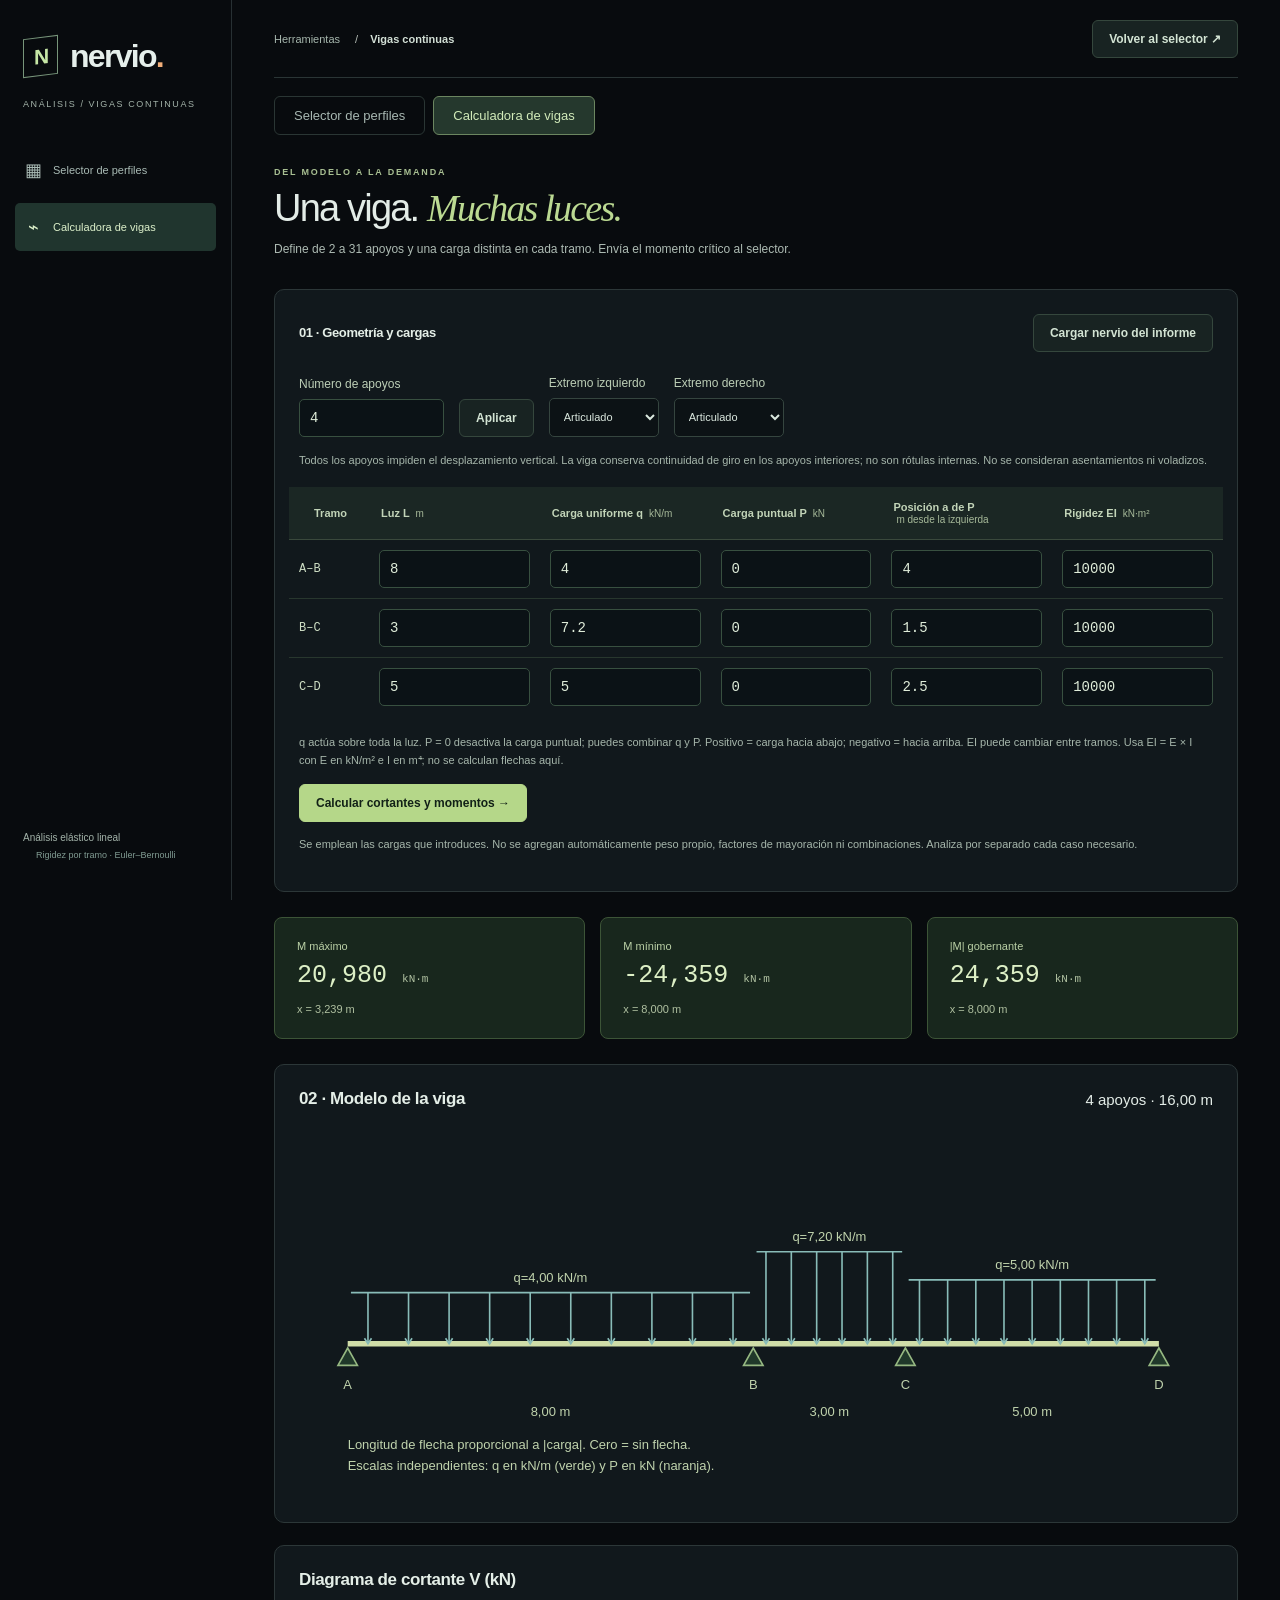
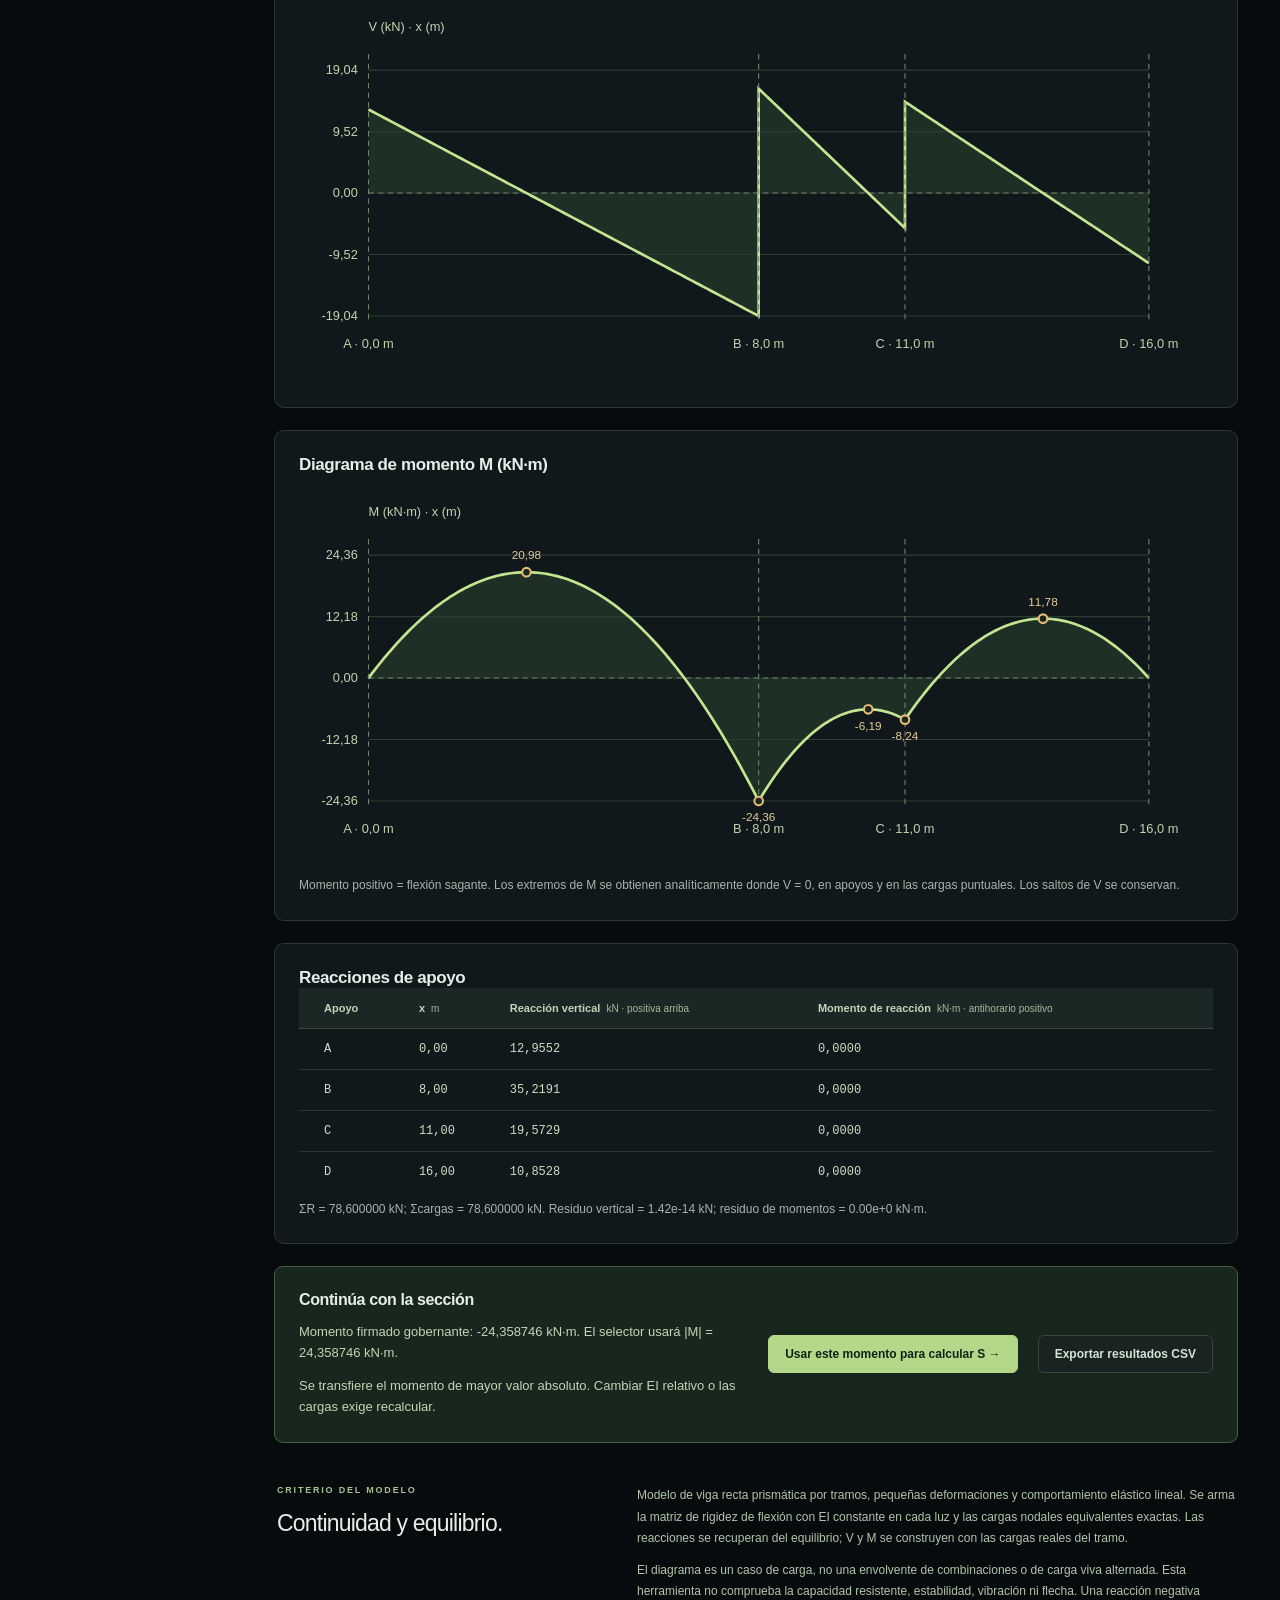
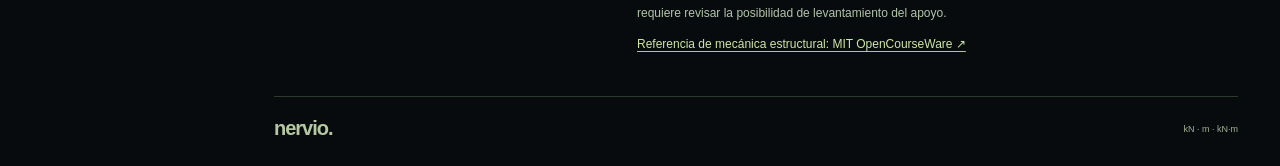
==== vigas.html @ 5afcd819 "cambios 1" ====
<!doctype html><html lang="es"><head><meta charset="utf-8"><meta name="viewport" content="width=device-width,initial-scale=1"><meta name="theme-color" content="#080b0e"><title>Nervio · Calculadora de vigas</title><link rel="icon" href="assets/favicon.svg"><link rel="stylesheet" href="styles.css"><link rel="stylesheet" href="dark.css"><link rel="stylesheet" href="beam.css?v=20260921-3"><script src="calculator.js" defer></script><script src="beam.js" defer></script><script src="beam-ui.js?v=20260921-3" defer></script></head>
<body><aside class="sidebar"><a href="index.html" class="brand"><span class="brand-mark">N</span><span>nervio<span class="brand-dot">.</span></span></a><div class="sidebar-caption">ANÁLISIS / VIGAS CONTINUAS</div><nav><a class="nav-item" href="index.html"><span>▦</span>Selector de perfiles</a><a class="nav-item active" href="vigas.html"><span>⌁</span>Calculadora de vigas</a></nav><div class="sidebar-bottom" style="margin-top:auto">Análisis elástico lineal<small>Rigidez por tramo · Euler–Bernoulli</small></div></aside>
<main><header class="topbar"><div>Herramientas <span>/</span><strong>Vigas continuas</strong></div><a class="button secondary" href="index.html">Volver al selector ↗</a></header><nav class="workspace-tabs" aria-label="Herramientas"><a href="index.html">Selector de perfiles</a><a class="active" href="vigas.html">Calculadora de vigas</a></nav><section class="intro"><div><div class="eyebrow">DEL MODELO A LA DEMANDA</div><h1>Una viga. <em>Muchas luces.</em></h1><p>Define de 2 a 31 apoyos y una carga distinta en cada tramo. Envía el momento crítico al selector.</p></div></section>
<section class="panel beam-model"><div class="panel-heading"><h2>01 · Geometría y cargas</h2><button class="button secondary" id="beam-example">Cargar nervio del informe</button></div><div class="beam-controls"><label>Número de apoyos<input id="support-count" type="number" min="2" max="31" value="4"></label><button id="apply-supports" class="button secondary">Aplicar</button><label>Extremo izquierdo<select id="left-support"><option value="pinned">Articulado</option><option value="fixed">Empotrado</option></select></label><label>Extremo derecho<select id="right-support"><option value="pinned">Articulado</option><option value="fixed">Empotrado</option></select></label></div><p class="help">Todos los apoyos impiden el desplazamiento vertical. La viga conserva continuidad de giro en los apoyos interiores; no son rótulas internas. No se consideran asentamientos ni voladizos.</p><div class="table-scroll"><table><thead><tr><th>Tramo</th><th>Luz L <small>m</small></th><th>Carga uniforme q <small>kN/m</small></th><th>Carga puntual P <small>kN</small></th><th>Posición a de P <small>m desde la izquierda</small></th><th>Rigidez EI <small>kN·m²</small></th></tr></thead><tbody id="span-inputs"></tbody></table></div><p class="help">q actúa sobre toda la luz. P = 0 desactiva la carga puntual; puedes combinar q y P. Positivo = carga hacia abajo; negativo = hacia arriba. EI puede cambiar entre tramos. Usa EI = E × I con E en kN/m² e I en m⁴; no se calculan flechas aquí.</p><div id="beam-error" class="error-message" role="alert" hidden></div><button class="button primary" id="solve-beam">Calcular cortantes y momentos →</button><p class="help">Se emplean las cargas que introduces. No se agregan automáticamente peso propio, factores de mayoración ni combinaciones. Analiza por separado cada caso necesario.</p></section>
<section id="beam-output" hidden aria-live="polite"><div class="beam-metrics" id="beam-metrics"></div><div class="panel beam-plot"><div class="panel-heading"><h2>02 · Modelo de la viga</h2><span id="beam-length"></span></div><div id="beam-scheme"></div></div><div class="panel beam-plot"><h2>Diagrama de cortante V (kN)</h2><div id="shear-chart"></div></div><div class="panel beam-plot"><h2>Diagrama de momento M (kN·m)</h2><div id="moment-chart"></div><p class="help">Momento positivo = flexión sagante. Los extremos de M se obtienen analíticamente donde V = 0, en apoyos y en las cargas puntuales. Los saltos de V se conservan.</p></div><div class="panel beam-plot"><h2>Reacciones de apoyo</h2><div class="table-scroll"><table><thead><tr><th>Apoyo</th><th>x <small>m</small></th><th>Reacción vertical <small>kN · positiva arriba</small></th><th>Momento de reacción <small>kN·m · antihorario positivo</small></th></tr></thead><tbody id="beam-reactions"></tbody></table></div><p class="help" id="beam-balance"></p></div><div class="beam-send"><div><h2>Continúa con la sección</h2><p id="beam-transfer-text"></p><p class="help">Se transfiere el momento de mayor valor absoluto. Cambiar EI relativo o las cargas exige recalcular.</p></div><a class="button primary" id="beam-transfer" href="index.html">Usar este momento para calcular S →</a><button class="button secondary" id="beam-export">Exportar resultados CSV</button></div></section>
<section class="method-section beam-method"><div class="method-intro"><div class="eyebrow">CRITERIO DEL MODELO</div><h2>Continuidad y equilibrio.</h2></div><div class="method-details"><p>Modelo de viga recta prismática por tramos, pequeñas deformaciones y comportamiento elástico lineal. Se arma la matriz de rigidez de flexión con EI constante en cada luz y las cargas nodales equivalentes exactas. Las reacciones se recuperan del equilibrio; V y M se construyen con las cargas reales del tramo.</p><p>El diagrama es un caso de carga, no una envolvente de combinaciones o de carga viva alternada. Esta herramienta no comprueba la capacidad resistente, estabilidad, vibración ni flecha. Una reacción negativa requiere revisar la posibilidad de levantamiento del apoyo.</p><p><a href="https://ocw.mit.edu/courses/2-080j-structural-mechanics-fall-2013/" target="_blank" rel="noopener">Referencia de mecánica estructural: MIT OpenCourseWare ↗</a></p></div></section><footer class="footer"><span class="footer-brand">nervio.</span><span>kN · m · kN·m</span></footer></main></body></html>
---- styles.css ----
@charset "UTF-8";
:root{--ink:#203c3b;--nav:#152e32;--muted:#76817f;--line:#e3e7df;--paper:#f7f8f3;--white:#fff;--green:#365e48;--lime:#dfedb8;--accent:#ef925e;--mono:Consolas,"Courier New",monospace}
*{box-sizing:border-box}html{scroll-behavior:smooth;scroll-padding-top:25px}body{margin:0;font-family:"Segoe UI",Arial,sans-serif;color:var(--ink);background:var(--paper);font-size:14px;-webkit-font-smoothing:antialiased}button,input,select{font:inherit}button,a,input,select,summary{-webkit-tap-highlight-color:transparent}button{cursor:pointer}button:disabled{cursor:default;opacity:.4}a{color:inherit}button{transition:background .15s,border-color .15s,transform .15s}a:focus-visible,button:focus-visible,input:focus-visible,select:focus-visible,summary:focus-visible{outline:3px solid #b4ca7b;outline-offset:3px}button:hover:not(:disabled){filter:brightness(.97)}[hidden]{display:none!important}.sidebar{position:fixed;inset:0 auto 0 0;width:232px;background:var(--nav);color:#d2dfd9;padding:37px 23px;display:flex;flex-direction:column;z-index:10}.brand{text-decoration:none;display:flex;align-items:center;gap:12px;font-size:32px;font-weight:650;letter-spacing:-1.7px;color:#f6f9f3}.brand-mark{font-size:21px;letter-spacing:-2px;color:var(--lime);border:1px solid #77957a;width:35px;height:39px;display:grid;place-items:center;transform:skewY(-7deg)}.brand-dot{color:var(--accent)}.sidebar-caption{font-size:9px;letter-spacing:1.6px;margin:23px 0 37px;color:#99aca7}.sidebar nav{display:grid;gap:9px}.nav-item{text-decoration:none;display:flex;align-items:center;gap:11px;font-size:11px;padding:13px 9px;margin:0 -8px;color:#adbfba;border-radius:5px}.nav-item>span:first-child{font-size:18px;width:18px;text-align:center;font-weight:400}.nav-item.active{background:#2c4445;color:#eff5e3}.nav-number{margin-left:auto;font:9px var(--mono);opacity:.6}.sidebar-drawing{margin:auto 0;max-height:270px;padding:34px 14px 24px}.sidebar-drawing svg{width:133px;height:154px}.sidebar-drawing path{fill:none;stroke:#748d81;stroke-width:1.4}.sidebar-drawing .dim{stroke:#496963;stroke-width:.7}.sidebar-drawing text{fill:#8a9f93;font:11px var(--mono)}.sidebar-drawing>span{display:block;color:#8ca39b;font-size:10px;letter-spacing:2px;line-height:1.9;margin-top:18px}.sidebar-bottom{font-size:10px;color:#b8c7be;line-height:1.8}.sidebar-bottom small{display:block;font-size:9px;color:#809b92;margin-left:13px}.status-dot{display:inline-block;width:5px;height:5px;border-radius:50%;background:#b8cc8a;margin-right:7px;vertical-align:middle}main{margin-left:232px;padding:0 42px;max-width:1740px}.topbar{display:flex;justify-content:space-between;align-items:center;min-height:78px;border-bottom:1px solid var(--line);font-size:11px;color:#7c8982;gap:10px}.topbar div span{margin:0 12px;color:#b6bfb7}.topbar strong{font-weight:550;color:#4f655d}.button{border-radius:6px;padding:11px 16px;border:1px solid transparent;display:inline-flex;justify-content:center;align-items:center;gap:9px;text-decoration:none;font-size:11px;font-weight:600;white-space:nowrap}.quiet{background:transparent;border-color:#dbe1d7;color:var(--ink);padding:9px 12px}.quiet span{font-size:16px}.secondary{background:#fff;border-color:#dce2d7;color:var(--ink)}.primary{background:var(--ink);color:#f4f9e7;border:1px solid var(--ink)}.intro{padding:32px 0 30px;display:flex;align-items:center;justify-content:space-between;gap:25px}.eyebrow{font-size:9px;font-weight:650;letter-spacing:1.8px;color:#7e8c6c}h1{font-size:38px;font-weight:500;letter-spacing:-1.8px;margin:10px 0 9px;line-height:1.15}h1 em{font-family:Georgia,serif;font-weight:400;font-style:italic;color:#688354}p{line-height:1.6}.intro p{font-size:12px;color:#7a847c;margin:0}.catalog-count{display:flex;gap:13px;align-items:center;border-left:1px solid #dce3d6;padding-left:25px}.catalog-count strong{font-size:35px;letter-spacing:-1px;font-weight:400}.catalog-count span{font-size:9px;line-height:1.8;color:#86917d}.workspace{display:grid;grid-template-columns:323px minmax(0,1fr);gap:23px;align-items:start}.panel{background:var(--white);border:1px solid var(--line);border-radius:10px}.input-panel{padding:23px}.panel-heading{display:flex;align-items:center;justify-content:space-between;margin-bottom:24px;gap:8px}h2{font-size:16px;margin:0;font-weight:600;letter-spacing:-.4px}.panel-heading h2{font-size:13px;display:flex;gap:9px;align-items:center}.step{display:inline-grid;place-items:center;border-radius:4px;background:#f0f3e9;color:#7c8d67;width:24px;height:25px;font:10px var(--mono)}.text-button{border:0;background:none;color:#899780;font-size:9px;padding:4px 0}.field-label{display:flex;justify-content:space-between;font-size:11px;font-weight:600;margin:0 0 9px}.field-label>span{font-family:Georgia,serif;color:#a0ac97;font-style:italic}.input-unit{display:flex;align-items:center;border:1px solid #dce2d6;border-radius:5px;background:#fff;min-width:0;overflow:hidden}.input-unit:focus-within{border-color:#829c67;box-shadow:0 0 0 2px #e6ecd9}.input-unit input{width:100%;min-width:0;border:0;background:transparent;outline:0;padding:11px;color:var(--ink);font-family:var(--mono);font-size:13px}.input-unit input:focus-visible{outline:none}.input-unit>span{font-size:10px;color:#8b9684;padding:0 11px 0 5px;white-space:nowrap}.moment-input{background:#f9faf6}.moment-input input{font-size:28px;padding:15px 14px;font-weight:500;letter-spacing:-1px}.moment-input>span{font-size:12px}.help{font-size:10px;line-height:1.6;color:#85907d;margin:8px 0 0}.preset-label{font-size:8px;font-weight:650;letter-spacing:1.1px;color:#9aa390;margin:19px 0 8px}.presets{display:grid;grid-template-columns:repeat(4,1fr);gap:5px}.preset{background:#fff;border:1px solid #e5e8df;border-radius:5px;color:#778575;padding:8px 1px;text-align:center}.preset span{display:block;font-size:8px;margin-bottom:5px;white-space:nowrap}.preset strong{font:11px var(--mono);color:#4c6155}.preset.selected{border-color:#b6c994;background:#f1f5e7}.preset.selected strong{color:#3f6336}.field-divider{height:1px;background:#edf0e8;margin:21px 0}select{border:1px solid #dce2d6;border-radius:5px;background:#fff;color:#4d6154;padding:10px 24px 10px 10px;max-width:100%;font-size:11px}#steel{width:100%}.two-fields{display:grid;grid-template-columns:1fr 1fr;gap:12px;margin-top:14px}.two-fields label{display:block;font-size:10px;color:#809078;margin-bottom:7px}.tolerance-label{margin-top:20px}.tolerance-control{display:flex;gap:15px;align-items:center}.tolerance-control input[type=range]{width:100%;accent-color:#718e4a;height:4px;cursor:pointer}.tolerance-control .input-unit{width:75px;flex-shrink:0}.tolerance-control .input-unit input{padding:8px}.calculate-button{width:100%;margin-top:21px;justify-content:space-between;padding:13px 15px}.calculate-button span{font-size:18px;font-weight:400}.auto-note{text-align:center;font-size:9px;color:#98a18d;margin-top:9px}.error-message{font-size:11px;padding:11px;background:#fff1ec;color:#9c4534;border-radius:4px;margin-top:10px}.results-column{display:grid;gap:17px}.conversion-bar{display:grid;grid-template-columns:1fr 26px 1.07fr 26px 1.1fr;align-items:center;border:1px solid var(--line);background:#eff2e8;border-radius:8px;padding:19px 20px;gap:5px}.metric-label{font-size:9px;color:#819172;margin-bottom:9px;white-space:nowrap}.metric-value{font:21px var(--mono);color:#3e5842;letter-spacing:-.7px;white-space:nowrap}.metric-value small{font:10px "Segoe UI",sans-serif;color:#7f8f71;letter-spacing:0;margin-left:4px}.metric-sub{font-size:8px;color:#8c987d;margin-top:6px}.metric-arrow{color:#a0af8f;font-size:17px;text-align:center}.conversion-bar .required .metric-value{color:#2b4c2d;font-weight:600}.recommendation{border:1px solid #dce4d1;border-radius:10px;background:#fff;overflow:hidden;min-height:371px}.recommendation-head{padding:20px 24px 0;display:flex;align-items:center;justify-content:space-between;gap:7px}.recommendation-label{font-size:9px;font-weight:650;letter-spacing:1.4px;display:flex;align-items:center;gap:6px;color:#698158}.recommendation-label .check-circle{display:inline-grid;place-items:center;width:17px;height:17px;border-radius:50%;background:#e5efd2;font-size:10px}.badge{font-size:8px;font-weight:650;padding:5px 8px;border-radius:4px;white-space:nowrap;background:#f3f5ee;color:#7d8b6f}.badge.good{background:#eaf1dc;color:#63813e}.badge.warning{background:#fff0d9;color:#9a7334}.badge.bad{background:#faeae5;color:#a05a44}.recommendation-main{display:grid;grid-template-columns:minmax(0,1fr) 158px;gap:5px;padding:17px 24px 10px;align-items:center}.profile-title{font-size:27px;font-weight:550;letter-spacing:-1px;margin:0 0 7px;line-height:1.25}.profile-subtitle{font-size:10px;color:#8a9681;margin-bottom:20px}.section-properties{display:flex;gap:24px}.section-properties dt{font-size:9px;color:#8c9785;margin-bottom:6px}.section-properties dd{margin:0;font:19px var(--mono);color:#445b40;letter-spacing:-.6px}.section-properties dd small{font-size:9px;color:#849276;margin-left:3px}.profile-drawing{display:block;width:100%;height:178px;background:radial-gradient(#d5ddcc .65px,transparent .65px);background-size:10px 10px;border-radius:5px}.profile-drawing .shape{fill:#d8e4bf;stroke:#829867;stroke-width:1.2}.profile-drawing .dimension{fill:none;stroke:#a2b492;stroke-width:.8}.profile-drawing .axis{stroke:#a0b292;stroke-width:.65;stroke-dasharray:4 3}.profile-drawing text{fill:#7b8e6b;font:8px var(--mono)}.section-checks{display:grid;grid-template-columns:1fr 1fr;gap:10px;padding:0 24px 17px}.section-check{background:#f7f9f2;border:1px solid #e8eddd;border-radius:5px;padding:11px 12px;display:flex;justify-content:space-between;align-items:center;gap:8px}.section-check span{display:block;font-size:9px;color:#859278}.section-check strong{font:15px var(--mono);display:block;margin-top:5px;color:#435e3b}.section-check strong small{font:9px "Segoe UI",sans-serif;color:#8a977e}.section-check b{font-size:11px;color:#91aa69;font-weight:500}.recommendation-foot{padding:14px 24px;border-top:1px solid #e6ebdd;background:#fafbf7}.utilization-label{display:flex;align-items:center;justify-content:space-between;font-size:9px;color:#7e8f70}.utilization-label strong{font:10px var(--mono);color:#4a6940}.utilization-track{height:4px;background:#e4eada;border-radius:4px;margin:9px 0;overflow:hidden}.utilization-fill{height:100%;background:#90a766;border-radius:4px}.result-caption{font-size:9px;color:#87967a;line-height:1.6;margin:0}.result-actions{display:flex;align-items:center;justify-content:space-between;margin-top:12px;gap:10px}.result-actions a,.result-actions button{font-size:9px;color:#5f7b4b;text-decoration:none}.result-actions button{border:0;background:transparent;padding:3px}.profile-details{padding:14px 24px;background:#fcfdf9;border-top:1px solid var(--line);font-size:10px;line-height:1.7;color:#74846a}.profile-details dl{display:grid;grid-template-columns:1fr 1fr;gap:7px;margin:0}.profile-details dt,.profile-details dd{margin:0}.profile-details dd{font-family:var(--mono);color:#45603c}.profile-details p{margin:10px 0 0}.scope-note{display:flex;align-items:flex-start;gap:10px;padding:0 5px}.note-icon{border:1px solid #a4b19a;border-radius:50%;width:14px;height:14px;flex-shrink:0;display:grid;place-items:center;font:9px Georgia,serif;color:#819170;margin-top:2px}.scope-note p{font-size:10px;color:#89957e;margin:0;line-height:1.7}.scope-note strong{font-weight:600;color:#6a7c5d}.no-recommendation{padding:50px 27px;text-align:center}.no-recommendation .empty-symbol{font-size:32px;color:#a3b291;margin-bottom:15px}.no-recommendation h3{font-size:19px;font-weight:500}.no-recommendation p{font-size:12px;color:#809174}.warning-copy{font-size:10px;line-height:1.5;padding:10px 24px;background:#fff8e9;color:#967336}.catalog-panel{margin-top:30px;scroll-margin-top:22px;overflow:hidden}.catalog-heading{padding:24px 25px 20px;display:flex;align-items:center;justify-content:space-between;gap:12px}.catalog-heading h2{font-size:21px;letter-spacing:-.7px;margin:7px 0}.catalog-heading h2>span{color:#db8f55}.catalog-heading p{font-size:10px;color:#8b9780;margin:0}.filters{display:flex;gap:12px;align-items:center;padding:0 25px 20px;flex-wrap:wrap}.segment{border:1px solid #e1e6d9;border-radius:5px;padding:3px;display:flex;gap:2px}.segment button{border:0;border-radius:3px;background:transparent;padding:8px 12px;color:#7e8c71;font-size:10px;white-space:nowrap}.segment button.active{background:#eaf0df;color:#496235;font-weight:600}.select-filter select{font-size:10px;padding:11px 23px 11px 10px}.search-field{display:flex;border:1px solid #e0e6d8;border-radius:5px;align-items:center;gap:8px;padding:0 10px;margin-left:auto;max-width:230px;flex:1;min-width:150px}.search-field>span{font-size:20px;color:#98a48b}.search-field input{border:0;background:transparent;outline:none;width:100%;padding:11px 0;font-size:10px;color:#567044}.search-field:focus-within{border-color:#92a774}.search-field input::placeholder{color:#9aa68e}.table-toolbar{border-top:1px solid #edf0e7;border-bottom:1px solid #edf0e7;padding:0 25px;display:flex;justify-content:space-between;align-items:center;gap:15px}.table-tabs{display:flex;gap:22px}.table-tabs button{padding:15px 0 13px;border:0;border-bottom:2px solid transparent;background:none;color:#9aa58f;font-size:10px;white-space:nowrap}.table-tabs button.active{color:#47623b;border-bottom-color:#80985d}.table-tabs span{background:#eaf0df;border-radius:4px;padding:2px 5px;margin-left:4px;font:9px var(--mono)}.sort-label{display:flex;align-items:center;gap:5px;font-size:9px;color:#96a18a}.sort-label select{font-size:9px;border:0;padding:6px 0;background:none;color:#6d805d}.table-scroll{overflow-x:auto}table{border-collapse:collapse;width:100%;text-align:left;white-space:nowrap}thead{background:#fafbf7}th{font-size:9px;font-weight:550;color:#7b8b6d;padding:14px 12px;border-bottom:1px solid #edf0e7}th small{display:inline-block;font-size:8px;color:#a1ac97;font-weight:400;margin-left:3px}th:first-child,td:first-child{padding-left:25px}th:last-child,td:last-child{padding-right:22px}td{padding:13px 12px;border-bottom:1px solid #edf0e7;font:11px var(--mono);color:#607453}tr:last-child td{border-bottom:0}tr.selected{background:#f2f6e9}tr:hover{background:#f8faf3}.profile-cell{font-family:"Segoe UI",sans-serif}.profile-cell strong{font-size:11px;font-weight:600;color:#3a5734}.profile-cell small{display:block;font-size:8px;color:#9aa58c;margin-top:5px}.profile-cell .mini-tag{font-size:7px;background:#e1ebcd;border-radius:3px;padding:2px 4px;margin-left:5px;color:#6e8650;font-weight:600}.surplus-positive{color:#6d8751}.surplus-negative{color:#a37358}.row-button{background:none;border:1px solid #dce4d0;border-radius:4px;color:#768d5c;padding:4px 7px}.table-footer{display:flex;justify-content:space-between;align-items:center;padding:13px 25px;border-top:1px solid #e9eee0;font-size:9px;color:#929f82;gap:10px}.table-footer>div{display:flex;align-items:center;gap:13px}.page-button{background:#fff;border:1px solid #e1e7d7;color:#809468;border-radius:4px;padding:4px 8px}.empty-results{text-align:center;padding:30px;color:#7c8e6c;font-size:12px}.empty-results p{margin:0 0 12px}.method-section{display:grid;grid-template-columns:310px 1fr;gap:50px;padding:42px 3px 30px}.method-intro h2{font-size:23px;font-weight:450;letter-spacing:-.8px;line-height:1.4;margin:12px 0}.method-intro p{font-size:11px;line-height:1.8;color:#829177;max-width:285px;margin:0 0 20px}.method-details details{border-bottom:1px solid #e1e7d8}.method-details summary{cursor:pointer;padding:14px 21px 14px 0;list-style:none;position:relative;font-size:11px;color:#637850}.method-details summary::-webkit-details-marker{display:none}.method-details summary:after{content:'+';position:absolute;right:0;color:#859874}.method-details details[open] summary:after{content:'−'}.method-details details>div{font-size:10px;color:#80916f;padding:0 15px 14px 0;line-height:1.8}.method-details p{margin:0 0 10px;line-height:1.8}.method-details strong{font-weight:550;color:#5f794a}.method-details ul{padding-left:17px;margin:0}.method-details li{margin:0 0 9px}.method-details a{text-decoration-color:#b2c498;text-underline-offset:3px}.footer{border-top:1px solid #dee6d4;padding:20px 0 26px;display:flex;justify-content:space-between;align-items:center;font-size:9px;color:#98a28c;gap:15px}.footer-brand{font-size:20px;font-weight:600;letter-spacing:-1px;color:#7c9170}dialog{border:1px solid #d4ddc8;border-radius:12px;padding:30px;max-width:760px;width:calc(100% - 30px);color:var(--ink);max-height:90vh;overflow:auto;box-shadow:0 25px 100px #142d3233}dialog::backdrop{background:#152e3280;backdrop-filter:blur(3px)}.dialog-heading{display:flex;justify-content:space-between;align-items:center;gap:15px}.dialog-heading h2{margin-top:8px;font-size:25px;font-weight:500}.close-button{border:1px solid #dfe5d7;background:#f8faf3;border-radius:5px;color:#738568;font-size:23px;line-height:1;width:32px;height:32px}dialog>p{font-size:11px;color:#839376}.diagram{width:100%;height:auto;margin-top:8px}.diagram .grid{stroke:#e6ecdd;stroke-width:1}.diagram text{fill:#7f9171;font:10px "Segoe UI",sans-serif}.diagram .moment-line{fill:none;stroke:#708e4e;stroke-width:2.3}.diagram .moment-area{fill:#e6eddb}.diagram .axis{stroke:#a9b995;stroke-dasharray:4 3}.diagram .point{fill:#fff;stroke:#839f5e;stroke-width:2}.diagram .diagram-preset{cursor:pointer}.diagram .diagram-preset text{font:11px var(--mono);fill:#4e6c37;font-weight:600}.report-extrema{display:flex;gap:30px;margin-top:20px;padding:15px;background:#f2f6e9;border-radius:6px}.report-extrema span{font-size:10px;color:#839471;display:block}.report-extrema strong{display:block;margin-top:6px;font:15px var(--mono);color:#536f3d}.dialog-footer{display:flex;justify-content:space-between;gap:15px;margin-top:25px}.toast{position:fixed;bottom:24px;left:50%;transform:translateX(-50%);background:var(--ink);color:#eef4e4;box-shadow:0 5px 20px #203c3b26;font-size:12px;padding:13px 22px;border-radius:7px;z-index:50}.sr-only{position:absolute;width:1px;height:1px;padding:0;margin:-1px;overflow:hidden;clip:rect(0,0,0,0);white-space:nowrap;border:0}
.table-scroll{position:relative}
@media(min-width:1550px){main{padding:0 60px}.workspace{grid-template-columns:350px 1fr}.recommendation-main{grid-template-columns:minmax(0,1fr) 210px}.profile-drawing{height:190px}.conversion-bar{padding:23px 25px}.profile-title{font-size:32px}.recommendation{min-height:389px}.metric-value{font-size:25px}}
@media(max-width:1220px){.sidebar{width:200px;padding-left:19px;padding-right:19px}.sidebar-caption{font-size:8px;letter-spacing:1.2px}.nav-item{font-size:10px;gap:7px}.nav-number{display:none}main{margin-left:200px;padding:0 27px}.workspace{grid-template-columns:295px minmax(0,1fr);gap:17px}.input-panel{padding:19px}.profile-title{font-size:23px}.recommendation-main{grid-template-columns:1fr 120px;padding:17px 19px 10px}.recommendation-head{padding:18px 19px 0}.section-properties{gap:19px}.section-checks{padding-left:19px;padding-right:19px}.conversion-bar{padding:18px 13px;grid-template-columns:1fr 15px 1fr 15px 1fr;gap:4px}.metric-value{font-size:18px}.metric-value small{font-size:8px;margin-left:2px}.metric-label{font-size:8px}.metric-sub{font-size:7px}.recommendation-label{font-size:8px;letter-spacing:1px}.recommendation-foot{padding:14px 19px}.method-section{grid-template-columns:270px 1fr;gap:30px}.table-tabs{gap:15px}.catalog-count{padding-left:15px}.intro h1{font-size:34px}}
@media(max-width:1000px){.sidebar{width:76px;padding:27px 15px;align-items:center}.brand>span:last-child,.sidebar-caption,.nav-item,.sidebar-drawing,.sidebar-bottom{display:none}.sidebar nav{margin-top:50px}.nav-item{font-size:0;display:block;width:43px;padding:12px;text-align:center;margin-bottom:8px}.nav-item>span:first-child{font-size:20px}.nav-number{display:none}main{margin-left:76px;padding:0 24px}.catalog-count strong{font-size:29px}.catalog-count span{font-size:8px}.method-section{gap:30px}.workspace{grid-template-columns:290px minmax(0,1fr)}.recommendation-main{grid-template-columns:1fr 100px}.profile-drawing{height:150px}.section-properties dd{font-size:17px}.section-properties{gap:16px}}
@media(max-width:800px){.sidebar{display:none}main{margin:0;padding:0 20px}.topbar{min-height:66px}.intro{padding:25px 0}.workspace{grid-template-columns:280px minmax(0,1fr);gap:15px}.catalog-count{display:none}.conversion-bar{grid-template-columns:1fr;gap:12px;padding:15px}.metric{display:grid;grid-template-columns:1fr auto;align-items:center;gap:8px}.metric-label{margin:0}.metric-sub{display:none}.metric-arrow{display:none}.metric-value{font-size:18px}.profile-title{font-size:21px}.recommendation-main{display:block}.profile-drawing{display:none}.profile-subtitle{margin-bottom:10px}.section-properties{margin:14px 0}.section-check{padding:10px}.section-check strong{font-size:13px}.recommendation-head{align-items:flex-start;flex-wrap:wrap}.recommendation{min-height:initial}.scope-note p{font-size:9px}.table-toolbar{flex-wrap:wrap;gap:0}.filters{padding:0 20px 15px}.catalog-heading{padding:20px}.table-toolbar{padding:0 20px}.method-section{grid-template-columns:230px 1fr;gap:25px}.section-checks{gap:8px}.result-actions{flex-wrap:wrap}}
@media(max-width:620px){main{padding:0 16px}.topbar{font-size:9px}.topbar div span{margin:0 5px}.topbar .quiet{font-size:9px;padding:7px}.topbar .quiet span{display:none}.intro{padding:27px 0 23px}.intro h1{font-size:33px;letter-spacing:-1.6px}.intro p{font-size:11px;max-width:310px}.workspace{grid-template-columns:1fr;gap:18px}.input-panel{padding:22px}.panel-heading h2{font-size:14px}.text-button{font-size:10px}.presets{gap:8px}.preset span{font-size:9px}.preset strong{font-size:12px}.moment-input input{font-size:31px}.input-panel .help{font-size:11px}.field-label{font-size:12px}.conversion-bar{grid-template-columns:1fr 15px 1fr 15px 1.05fr;gap:3px;padding:18px 12px}.metric{display:block}.metric-arrow{display:block;font-size:13px}.metric-label{font-size:8px;margin-bottom:7px}.metric-value{font-size:18px}.metric-value small{display:block;font-size:8px;margin:4px 0 0}.metric-sub{display:none}.recommendation-main{display:grid;grid-template-columns:minmax(0,1fr) 115px;padding:20px}.profile-drawing{display:block;height:151px}.profile-title{font-size:23px}.section-properties dd{font-size:19px}.section-checks{padding:0 20px 19px}.section-check{padding:12px}.section-check strong{font-size:17px}.recommendation-head{padding:21px 20px 0;align-items:center}.recommendation-label{font-size:9px}.profile-subtitle{line-height:1.7}.recommendation-foot{padding:16px 20px}.scope-note p{font-size:10px}.catalog-heading{align-items:flex-start}.catalog-heading h2{font-size:19px;max-width:220px}.catalog-heading .button{font-size:9px;padding:9px;align-self:center}.catalog-heading .button span{display:none}.filters{gap:10px}.segment{width:100%;justify-content:space-between}.segment button{flex:1}.search-field{min-width:120px}.select-filter{flex:1}.select-filter select{width:100%;font-size:9px}.table-tabs{gap:20px}.table-tabs button{font-size:10px;padding:15px 0 13px}.table-toolbar{display:block}.sort-label{justify-content:flex-end;padding:4px 0}.method-section{grid-template-columns:1fr;gap:15px;padding:32px 2px 24px}.method-intro h2{font-size:24px}.method-intro p{max-width:none}.method-intro .button{margin-bottom:6px}.method-details summary{font-size:12px}.method-details details>div{font-size:11px}.footer{flex-wrap:wrap;font-size:8px;gap:10px}.footer>span:last-child{display:none}dialog{padding:20px}.dialog-heading h2{font-size:23px}.dialog-footer{flex-wrap:wrap}.dialog-footer .button{flex:1;font-size:10px}.report-extrema{gap:17px}.report-extrema strong{font-size:13px}.table-footer{padding:13px 20px;font-size:8px}}
@media(prefers-reduced-motion:reduce){html{scroll-behavior:auto}*{transition:none!important}}
@media print{@page{size:A4;margin:14mm}body{background:#fff;color:#222;font-size:10pt;print-color-adjust:exact;-webkit-print-color-adjust:exact}.sidebar,.topbar,.intro .catalog-count,.catalog-panel,.method-intro .button,.footer,.calculate-button,.auto-note,.presets,.preset-label,.text-button,.tolerance-control input[type=range],.result-actions,dialog,.toast{display:none!important}main{margin:0;padding:0;max-width:none}.intro{padding:0 0 20px}.intro h1{font-size:28px}.intro p{font-size:10px}.workspace{grid-template-columns:260px 1fr;gap:15px}.input-panel{padding:15px}.field-divider{margin:14px 0}.profile-drawing{display:block;width:110px;height:145px}.recommendation-main{grid-template-columns:1fr 110px}.profile-title{font-size:20px}.metric-value{font-size:16px}.conversion-bar{display:flex;justify-content:space-between}.metric{display:block}.metric-arrow{display:block}.metric-label{font-size:8px}.metric-value small{display:block;font-size:8px}.recommendation,.input-panel,.conversion-bar{break-inside:avoid}.profile-details{display:block!important}.method-section{display:block;padding-top:25px}.method-intro h2,.method-intro p,.method-intro .eyebrow{display:none}.method-details details{break-inside:avoid}.method-details details>div{display:block}.method-details details:not([open])>div{display:block}.method-details summary{font-weight:600}.method-details summary:after{display:none}.scope-note p{font-size:9px}}
@media print{.recommendation-main{display:grid;grid-template-columns:minmax(0,1fr) 100px;padding:14px 18px}.profile-drawing{width:100px;height:140px}.profile-details{font-size:9px;padding:12px 18px}.scope-note{break-inside:avoid}.recommendation{min-height:0}}
---- dark.css ----
/* Dark workspace shared by both engineering tools. */
:root{color-scheme:dark;--ink:#e3ece7;--nav:#080b0e;--muted:#a8b6b0;--line:#2a3535;--paper:#080b0e;--white:#11181c;--green:#a8d796;--lime:#c6e7a6;--accent:#f0ad78}
body{background:#080b0e;color:#e3ece7;font-size:15px}main{max-width:1800px}.sidebar{background:#080b0e;border-right:1px solid #273033}.brand{color:#e5efeb}.nav-item{color:#a9bbb5}.nav-item.active{background:#20352e;color:#dcf0ca}.sidebar-bottom,.sidebar-caption{color:#a3b3a9}.sidebar-drawing path{stroke:#789188}.sidebar-drawing .dim{stroke:#405952}.sidebar-drawing>span{color:#a3b6a7}.topbar{color:#a6b7ad}.topbar strong{color:#d3e0d6}.header-actions{display:flex;gap:8px}.topbar .header-actions span{margin:0}.workspace-tabs{display:flex;gap:8px;padding:18px 0 0}.workspace-tabs a{padding:11px 19px;border:1px solid #2a3634;border-radius:6px;text-decoration:none;color:#a7b7b1;font-size:13px}.workspace-tabs a.active{background:#25382d;border-color:#6b8660;color:#d1eab9}.eyebrow{color:#a8bf92}.intro p,.catalog-count span,.catalog-heading p{color:#adbbb3}h1 em{color:#bbd992}h2,h3{color:#e4eee7}.catalog-count{border-color:#314035}.panel,.recommendation{background:#11181c;border-color:#2c3738}.input-panel{padding:24px}.step{background:#26332b;color:#c3ddae}.text-button{color:#bbd299;font-size:11px}.field-label{font-size:12px;color:#d3e0d6}.field-label>span{color:#b7cfa7}.input-unit,.moment-input,select{background:#0c1215;border-color:#35453f;color:#dae7de}.input-unit input{color:#edf4ed;font-size:15px}.moment-input input{font-size:32px}.input-unit>span{color:#a1b6a8;font-size:12px}.input-unit:focus-within{border-color:#a0c276;box-shadow:0 0 0 2px #253327}input::placeholder{color:#7f9388}.help,.result-caption,.auto-note{color:#a6b6ab;font-size:11px}.help a{color:#c3dba2}.preset-label{color:#a9bca0}.preset{background:#0d1517;border-color:#36433d;color:#aabcae}.preset strong{color:#d7e5d7}.preset.selected{background:#293c2a;border-color:#8ba76e}.preset.selected strong{color:#d4edb7}.field-divider{background:#2a3730}.two-fields label{color:#b3c7b4;font-size:11px}#objective{width:100%}.tolerance-control input[type=range]{accent-color:#accd80}.button{font-size:12px;padding:11px 16px}.primary{background:#b5d789;border-color:#b5d789;color:#122117}.primary:hover{background:#c6e4a0}.quiet,.secondary,.page-button{background:#182322;border-color:#35473d;color:#d3e4d4}.auto-note{font-size:10px}.conversion-bar{background:#17241d;border-color:#3b4a36}.metric-label,.metric-sub{color:#b4c7a0}.metric-label{font-size:10px}.metric-value,.conversion-bar .required .metric-value{color:#d3edb1}.metric-value small{color:#b2c89a}.metric-arrow{color:#899f6e}.recommendation-label{color:#c4dba8}.recommendation-label .check-circle{background:#324b2a;color:#d6f0be}.badge{background:#273536;color:#becbc5;font-size:10px}.badge.good{background:#29432e;color:#c6e8a7}.badge.warning{background:#4e3a1d;color:#f5ca83}.badge.bad{background:#472626;color:#f5b1a3}.recommendation-main{grid-template-columns:1fr;gap:10px}.profile-title{font-size:29px}.profile-subtitle{color:#b4c7b1;font-size:12px}.section-properties{gap:26px;flex-wrap:wrap;margin-bottom:8px}.section-properties dt{color:#a9bca0;font-size:10px}.section-properties dd{color:#d7eac7;font-size:22px}.section-properties dd small{color:#b5c7a6}.profile-drawing{display:block;width:100%;height:320px;background-color:#0b1316;background-image:radial-gradient(#2a3938 .8px,transparent .8px);background-size:14px 14px;border:1px solid #2a3d36;max-width:none}.profile-drawing .shape{fill:#496344;stroke:#c6dfa3;stroke-width:1.4}.profile-drawing .hollow{fill:#0b1316;stroke:#c6dfa3;stroke-width:1.2}.profile-drawing text{font:11px Consolas,monospace;fill:#b8d69b}.profile-drawing .drawing-title{font-size:10px;letter-spacing:1px}.profile-drawing .dimension{stroke:#9bad91;stroke-width:1}.profile-drawing .axis{stroke:#697f6b;stroke-width:1;stroke-dasharray:5 4}.section-check{background:#17251d;border-color:#344933}.section-check span{color:#b4c8a7;font-size:10px}.section-check strong{color:#d9eec1;font-size:20px}.section-check b{color:#b1d587}.section-check strong small{color:#bbcca7}.recommendation-foot{background:#111d18;border-color:#354535}.utilization-label{color:#b4c5a8;font-size:11px;gap:10px;flex-wrap:wrap}.utilization-label strong{color:#d4eab7;font-size:12px}.utilization-track{height:6px;background:#2c3c28}.utilization-fill{background:#abc77d}.result-actions a,.result-actions button{color:#c5dda4;font-size:11px}.profile-details{background:#111a18;border-color:#31412e;color:#b0c3a8;font-size:12px}.profile-details dd{color:#d3e8bd}.scope-note p{color:#b7c5b2;font-size:11px}.scope-note strong{color:#d3e5bf}.note-icon{color:#c1d6a8;border-color:#829c6a}.warning-copy{background:#332a17;color:#f1d29a;font-size:12px}.no-recommendation p{color:#b4c5a7}.error-message{background:#382122;color:#ffc9c0}.filters{align-items:flex-end}.select-filter{flex:0 1 auto}.select-filter select{font-size:12px;min-height:42px}.search-field{background:#0c1416;border-color:#364a3e;max-width:270px}.search-field input{color:#d9e7d4;font-size:12px}.search-field>span{color:#a0b294}.search-field input::placeholder{color:#99ad9e}.table-toolbar{border-color:#2d3a32}.table-tabs button{font-size:12px;color:#a3b699}.table-tabs button.active{color:#d0e9b1;border-color:#c0da9d}.table-tabs span{background:#32462b;color:#cbe6ac}.sort-label{font-size:11px;color:#aabb9d}.sort-label select{color:#d0dfc3;background:#111a16;font-size:11px}.table-scroll{scrollbar-color:#51604e #11181c}thead{background:#1b2724}th{color:#c2d4b8;font-size:11px;border-color:#3a493c}th small{color:#a7ba9a;font-size:10px}td{color:#cedec4;font-size:12px;border-color:#28372e}.profile-cell strong{font-size:12px;color:#e0ecd8}.profile-cell small{font-size:10px;color:#aabd9f}.profile-cell .mini-tag{background:#354d2c;color:#d5e8b9;font-size:8px}tr.selected{background:#223423}tr:hover{background:#1c2b23}.surplus-positive{color:#bfda93}.surplus-negative{color:#ecb291}.row-button{background:#1c2b21;color:#d1e6ab;border-color:#4a603a;padding:8px 12px;min-width:36px}.table-footer{border-color:#2a3930;color:#a8ba9c;font-size:11px}.empty-results{color:#bdcdb1}.catalog-panel .table-scroll{max-height:690px;overflow:auto}thead{position:sticky;top:0;z-index:1}.table-scroll:focus-visible{outline:2px solid #acd185}.method-intro p,.method-details details>div{color:#b3c2a7;font-size:12px}.method-details summary{color:#d2e2c2;font-size:13px}.method-details details{border-color:#30402f}.method-details strong{color:#d3e8b7}.method-details a{color:#c3dda2}.footer{border-color:#2d3b2d;color:#a2b295}.footer-brand{color:#b5c8a2}.efficiency-panel,.steels-panel{margin-top:30px;overflow:hidden}.efficiency-featured{display:grid;grid-template-columns:repeat(auto-fit,minmax(240px,1fr));gap:16px;padding:0 24px}.efficiency-featured article{border:1px solid #40543b;background:#17251b;border-radius:8px;padding:22px}.efficiency-featured h3{margin:12px 0;font-size:21px}.efficiency-metrics{display:flex;gap:18px;flex-wrap:wrap;font-size:12px;color:#aec298}.efficiency-metrics b{font:19px var(--mono);color:#d5ebbc}.efficiency-featured p{font-size:12px;color:#b6c8a5}.efficiency-featured .button{margin:5px 4px 0 0;font-size:11px}.comparison-note{padding:0 24px;font-size:12px;color:#b6c8a9}.efficiency-chart{width:calc(100% - 48px);max-height:390px;margin:12px 24px;background:#0e1719;border:1px solid #2b3c32;border-radius:8px}.efficiency-chart text{fill:#aec49e;font:11px 'Segoe UI',sans-serif}.chart-grid{stroke:#2a3b32;stroke-width:1}.dot-muted{fill:#697868;opacity:.5;cursor:pointer}.dot-efficient{fill:#c2e58e;stroke:#e5f5c7;stroke-width:1;cursor:pointer}.efficiency-chart circle:focus-visible{outline:2px solid #f7c480;outline-offset:3px}.efficiency-table{max-height:550px;overflow:auto}.steel-description{white-space:normal;min-width:270px;max-width:590px;font:12px 'Segoe UI',sans-serif;line-height:1.7}.steel-description p{font-size:11px;color:#b4c5a9}.steel-description a{color:#c5dd9e;font-size:11px}.toast{background:#c0dea0;color:#1b2b16;box-shadow:0 5px 25px #0009}dialog{background:#111b1d;color:#dfe9dc;border-color:#40513d}dialog::backdrop{background:#000b}.close-button{background:#24322c;color:#d8e8cd;border-color:#506244}dialog>p{color:#b3c7aa}.diagram .grid{stroke:#2b3d34}.diagram text{fill:#c3d3b7}.diagram .moment-line{stroke:#bad48c}.diagram .moment-area{fill:#243b2d}.diagram .point{fill:#1c2f27;stroke:#c6df9a}.diagram .axis{stroke:#839874}.diagram .diagram-preset text{fill:#daedb9}.report-extrema{background:#203326}.report-extrema span{color:#b5cca4}.report-extrema strong{color:#d6edbb}#share-dialog input{width:100%;font:15px var(--mono);padding:14px;background:#090f12;border:1px solid #405c42;color:#deedcd;border-radius:5px}.share-steps{font-size:13px;line-height:1.8;color:#c4d3b8;padding-left:20px}.share-status{background:#1c3023;padding:12px;border-radius:5px;font-size:12px}.share-links{display:grid;gap:8px}.share-links a{color:#d1eaaa;font:16px var(--mono);overflow-wrap:anywhere}.share-code{background:#0c1315;padding:12px;word-break:break-all;color:#d1e7bc;font:12px var(--mono)}#beam-import-note{padding:14px;margin-top:15px;border:1px solid #597244;background:#1b2c1d;border-radius:5px;font-size:12px;color:#d3e8b8}
@media(min-width:1250px){.workspace{grid-template-columns:335px minmax(0,1fr)}.recommendation-main{grid-template-columns:minmax(0,1fr) minmax(240px,45%)}.section-properties{display:grid;grid-template-columns:1fr 1fr;gap:22px}.profile-drawing{height:340px}.recommendation{min-height:initial}}
@media(max-width:1000px){.workspace{grid-template-columns:300px minmax(0,1fr)}.conversion-bar{grid-template-columns:1fr;gap:12px}.metric{display:flex;justify-content:space-between;align-items:center}.metric-label{margin:0}.metric-sub,.metric-arrow{display:none}.profile-title{font-size:24px}.section-properties dd{font-size:20px}.profile-drawing{height:300px}}
@media(max-width:800px){.workspace{grid-template-columns:1fr}.results-column{gap:16px}.input-panel form{display:block}.conversion-bar{grid-template-columns:repeat(3,minmax(0,1fr))}.metric{display:block}.metric-label{font-size:9px;margin-bottom:8px;white-space:normal}.metric-value small{display:block;margin:5px 0 0}.profile-drawing{display:block;height:330px}.recommendation-main{display:grid;grid-template-columns:1fr 1fr}.section-properties{display:grid;grid-template-columns:1fr;gap:15px}.header-actions{flex-wrap:wrap;justify-content:flex-end}.method-section{grid-template-columns:1fr}.method-intro p{max-width:none}.efficiency-featured{padding:0 18px}.comparison-note{padding:0 18px}}
@media(max-width:620px){main{padding:0 14px}.topbar{font-size:10px;gap:12px}.topbar>div:first-child{max-width:130px}.topbar .quiet{font-size:10px;padding:8px}.workspace-tabs a{font-size:12px;flex:1;text-align:center;padding:12px 7px}.intro h1{font-size:34px}.intro p{font-size:12px}.panel-heading h2{font-size:14px}.field-label{font-size:13px}.two-fields label{font-size:12px}.input-unit input{font-size:16px}.moment-input input{font-size:32px}select{font-size:13px;min-height:43px}.preset{min-height:52px}.preset span{font-size:10px}.preset strong{font-size:13px}.help{font-size:12px}.calculate-button{padding:14px}.recommendation-main{display:flex;flex-direction:column;align-items:stretch}.profile-title{font-size:26px}.section-properties{display:flex;gap:20px}.section-properties dd{font-size:20px}.profile-drawing{width:100%;height:330px}.recommendation-label{font-size:9px}.section-check span{font-size:9px}.section-check strong{font-size:18px}.conversion-bar{padding:17px 12px;gap:15px}.metric-value{font-size:21px}.metric-value small{font-size:10px}.metric-label{font-size:9px}.scope-note p{font-size:12px}.catalog-heading h2{font-size:21px}.catalog-heading p{font-size:11px}.filters{display:grid;grid-template-columns:1fr 1fr}.select-filter select{width:100%;min-width:0;font-size:11px}.select-filter .field-label{font-size:11px}.search-field{grid-column:1/-1;width:100%;max-width:none}.catalog-panel .table-scroll{max-height:600px}.table-toolbar{padding:0 16px}.table-tabs{gap:15px}.table-tabs button{font-size:11px;white-space:normal}.table-footer{font-size:10px;flex-wrap:wrap}.efficiency-featured{grid-template-columns:1fr}.efficiency-chart{width:calc(100% - 20px);margin:8px 10px;min-height:210px}.efficiency-table{max-height:470px}.footer>span:last-child{display:none}.method-details details>div{font-size:12px}.button{min-height:38px}}
@media print{:root{color-scheme:light}.sidebar,.workspace-tabs,.header-actions,.efficiency-panel,.steels-panel{display:none!important}body{background:white;color:#111}.panel,.recommendation,.recommendation-foot,.conversion-bar,.section-check,.profile-details{background:#f7faf4!important;color:#222!important;border-color:#bbb!important}.profile-title,.section-properties dd,.metric-value,.conversion-bar .required .metric-value,.section-check strong,.profile-details dd,h2,h3{color:#263d23!important}p,.help,.result-caption,.profile-subtitle,.utilization-label,.metric-label,.metric-sub,.section-properties dt,.method-details details>div,.method-details summary,.scope-note p{color:#40533d!important}.workspace{grid-template-columns:245px 1fr}.recommendation-main{display:block}.profile-drawing{height:165px;background:#f2f7ee;border-color:#bbb}.profile-drawing text{fill:#365329}.profile-drawing .shape{fill:#afc49a;stroke:#435e36}.profile-drawing .hollow{fill:#f2f7ee}.section-properties{display:flex;gap:15px}.section-properties dd{font-size:15px}.profile-details{font-size:9px}.profile-drawing .dimension{stroke:#63785c}.comparison-note{color:#40533d}.method-section{display:block}}
---- beam.css ----
.beam-model,.beam-plot{padding:24px;margin-bottom:22px}.beam-controls{display:flex;gap:15px;align-items:flex-end;flex-wrap:wrap;margin-bottom:15px}.beam-controls label{display:grid;gap:8px;font-size:12px;color:#bdcfb7}.beam-controls input,.beam-model td input{background:#0b1216;border:1px solid #385040;border-radius:5px;padding:10px;color:#e0edda;font:14px Consolas,monospace;width:100%;min-width:90px}.beam-controls input{width:145px}.beam-model .table-scroll{margin:18px -10px}.beam-model td{padding:10px}.beam-model th{white-space:normal;min-width:110px}.beam-model th:first-child{min-width:80px}.beam-model td:first-child{font-size:12px}.beam-model .help{margin:14px 0}.beam-metrics{display:grid;grid-template-columns:repeat(3,1fr);gap:15px;margin:25px 0}.beam-metrics article{padding:22px;border-radius:8px;background:#18271d;border:1px solid #3c5437}.beam-metrics span{font-size:11px;color:#bad0a6;display:block}.beam-metrics strong{display:block;font:25px Consolas,monospace;color:#ddf0c6;margin:9px 0}.beam-metrics small{color:#b0c1a1;font-size:11px}.beam-chart{width:100%;height:auto;min-height:190px;margin:16px 0}.beam-chart text{fill:#c0d3ad;font:12px 'Segoe UI',sans-serif}.beam-chart .plot-grid{stroke:#2b3c31}.beam-chart .plot-zero{stroke:#71866a;stroke-dasharray:5 4}.beam-chart .plot-line{fill:none;stroke:#c3e591;stroke-width:2.5}.beam-chart .plot-area{fill:#273f2c;opacity:.6}.beam-chart .critical-point{fill:#18271d;stroke:#e5ba75;stroke-width:2}.beam-chart .support{fill:#20382a;stroke:#96b882;stroke-width:1.5}.beam-chart .load{stroke:#89bcb8;stroke-width:1.5}.beam-chart .beam-line{stroke:#d0dda8;stroke-width:5}.beam-plot .help{font-size:12px}.beam-send{display:flex;gap:20px;flex-wrap:wrap;align-items:center;background:#18271d;border:1px solid #48613c;padding:24px;border-radius:9px}.beam-send>div{flex:1;min-width:220px}.beam-send p{color:#c3d4b5;font-size:13px}.beam-method .method-details{font-size:12px;color:#b2c4aa;line-height:1.8}.beam-method a{color:#cde6a5}.beam-plot{overflow:hidden}.beam-plot h2{font-size:17px}.beam-chart .chart-value{fill:#e6cc97;font-size:11px}.beam-stale{border:1px solid #8a683b;background:#3d2f1b;padding:12px;color:#efcf95;border-radius:5px}.beam-controls select{min-height:39px}.beam-plot>div{overflow-x:auto}
@media(max-width:650px){.beam-model,.beam-plot{padding:18px}.beam-model .panel-heading{flex-wrap:wrap}.beam-controls{display:grid;grid-template-columns:1fr 1fr;align-items:end}.beam-controls input{width:100%;font-size:16px}.beam-controls label{min-width:0}.beam-controls select{width:100%;font-size:12px}.beam-model td input{font-size:16px}.beam-metrics{grid-template-columns:1fr;gap:10px}.beam-metrics article{padding:16px;display:grid;grid-template-columns:1fr auto;gap:8px;align-items:center}.beam-metrics strong{font-size:22px;margin:0}.beam-metrics small{grid-column:1/-1}.beam-chart{min-width:560px}.beam-send{padding:20px}.beam-send .button{white-space:normal;width:100%}}

.beam-chart .p-load{stroke:#efb66d;stroke-width:2.5}.beam-chart .point-load-label{fill:#ffd095;font-weight:600;paint-order:stroke;stroke:#111a1d;stroke-width:3px;stroke-linejoin:round}
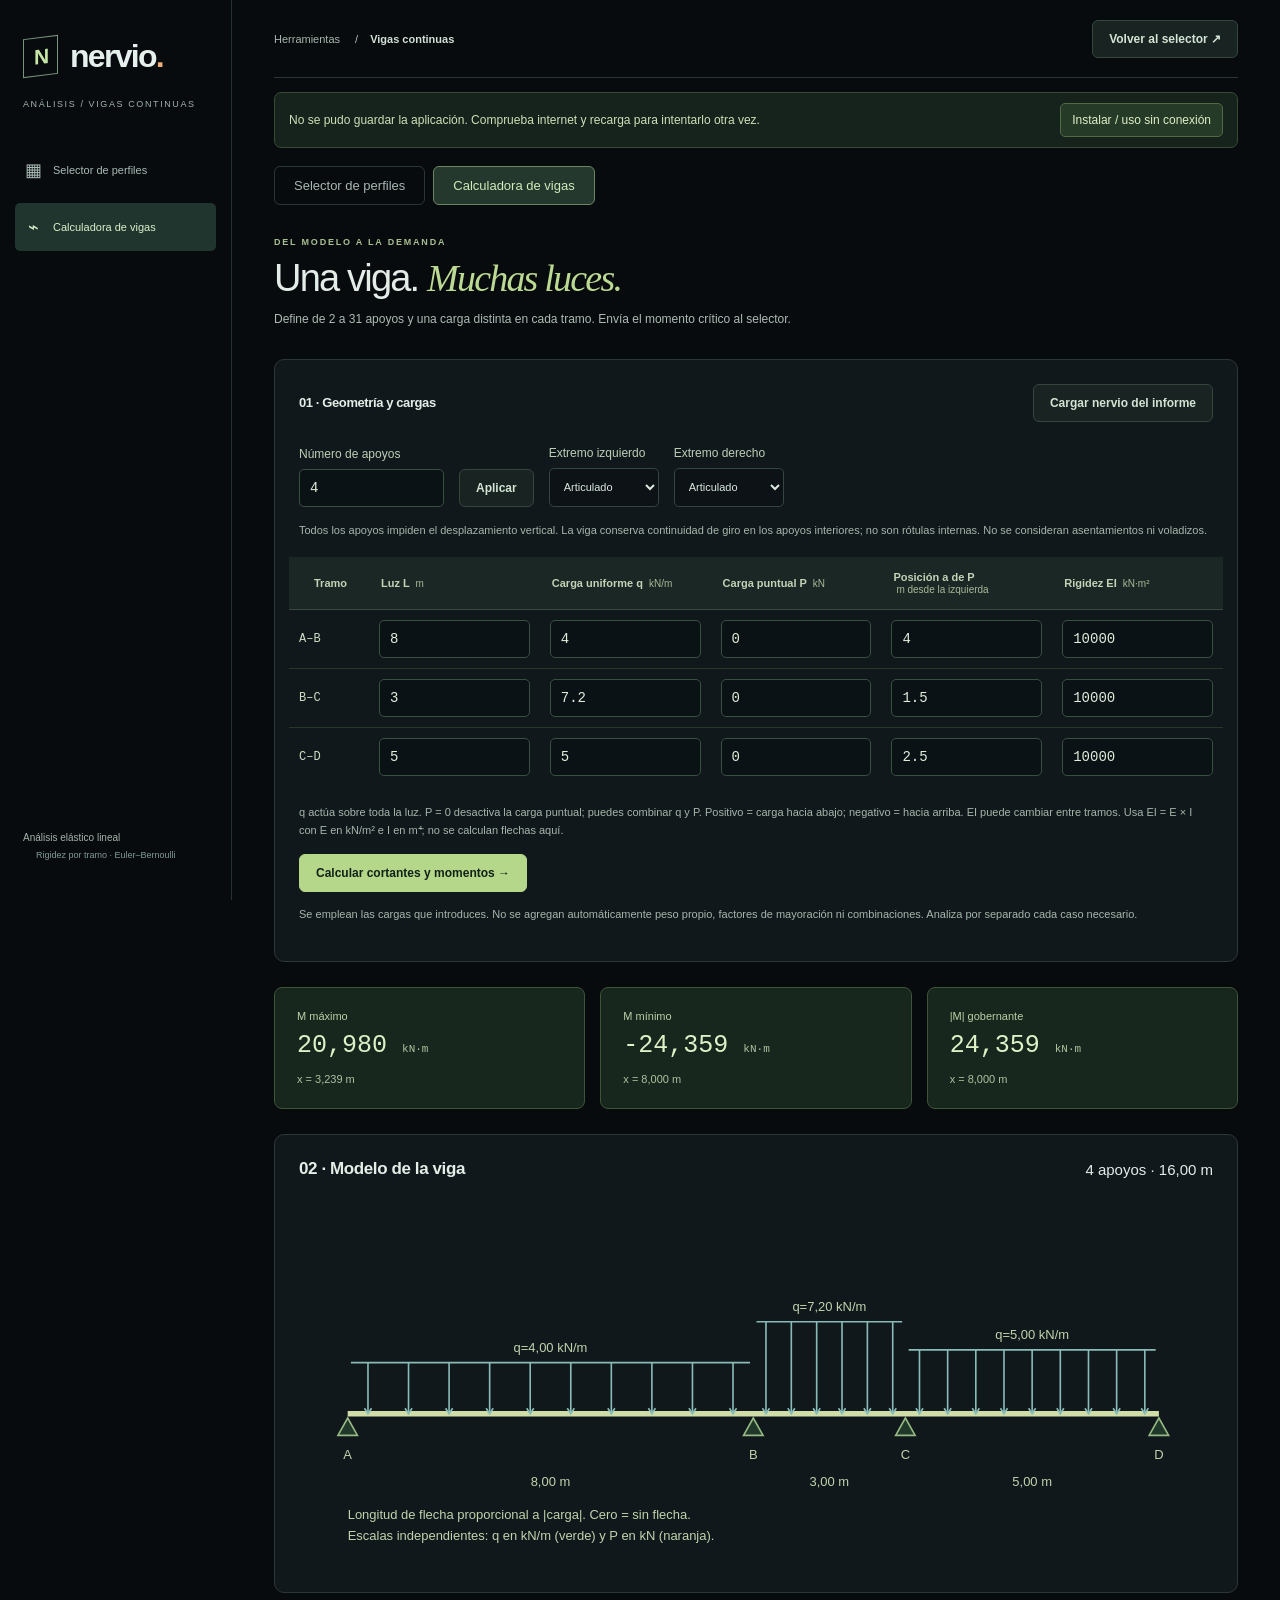
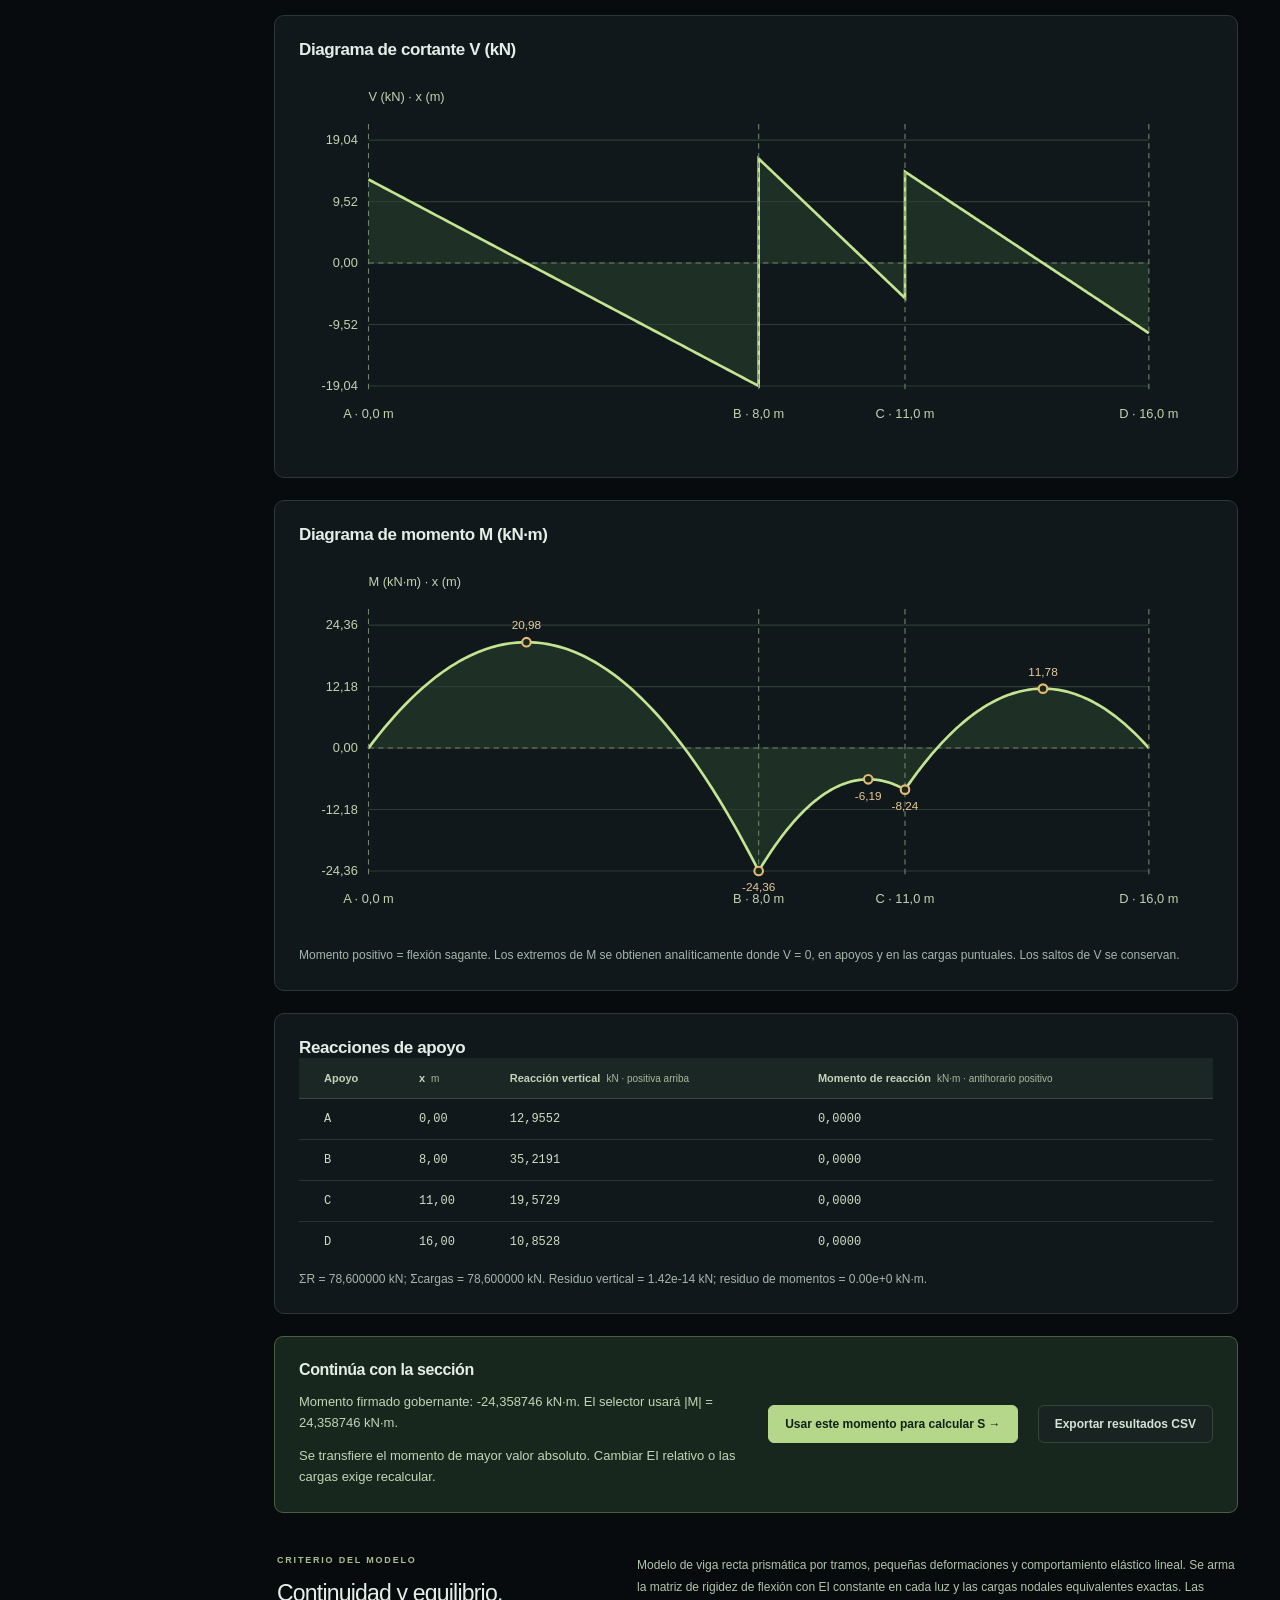
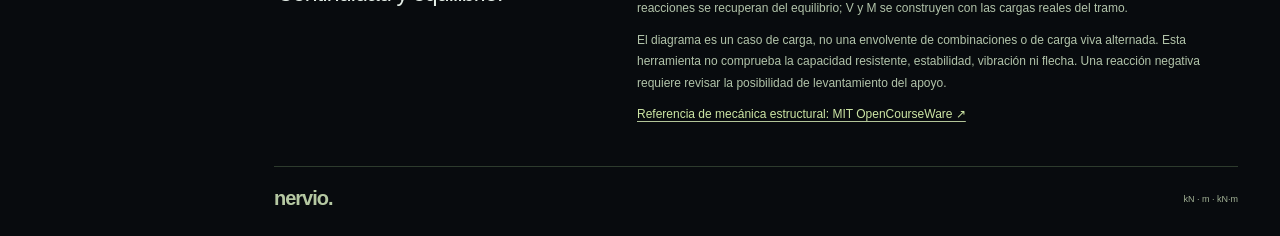
==== commit 7fe55355: "Enable installable offline app and GitHub Pages deployment" ====
--- a/vigas.html
+++ b/vigas.html
@@ -1,4 +1,4 @@
-<!doctype html><html lang="es"><head><meta charset="utf-8"><meta name="viewport" content="width=device-width,initial-scale=1"><meta name="theme-color" content="#080b0e"><title>Nervio · Calculadora de vigas</title><link rel="icon" href="assets/favicon.svg"><link rel="stylesheet" href="styles.css"><link rel="stylesheet" href="dark.css"><link rel="stylesheet" href="beam.css?v=20260921-3"><script src="calculator.js" defer></script><script src="beam.js" defer></script><script src="beam-ui.js?v=20260921-3" defer></script></head>
+<!doctype html><html lang="es"><head><meta charset="utf-8"><meta name="viewport" content="width=device-width,initial-scale=1"><meta name="theme-color" content="#080b0e"><title>Nervio · Calculadora de vigas</title><link rel="icon" href="assets/favicon.svg"><link rel="stylesheet" href="styles.css"><link rel="stylesheet" href="dark.css"><link rel="stylesheet" href="beam.css?v=20260921-3"><script src="calculator.js" defer></script><script src="beam.js" defer></script><script src="beam-ui.js?v=20260921-3" defer></script><link rel="manifest" href="manifest.webmanifest"><link rel="apple-touch-icon" href="assets/apple-touch-icon.png"><link rel="stylesheet" href="pwa.css"><script src="pwa.js" defer></script></head>
 <body><aside class="sidebar"><a href="index.html" class="brand"><span class="brand-mark">N</span><span>nervio<span class="brand-dot">.</span></span></a><div class="sidebar-caption">ANÁLISIS / VIGAS CONTINUAS</div><nav><a class="nav-item" href="index.html"><span>▦</span>Selector de perfiles</a><a class="nav-item active" href="vigas.html"><span>⌁</span>Calculadora de vigas</a></nav><div class="sidebar-bottom" style="margin-top:auto">Análisis elástico lineal<small>Rigidez por tramo · Euler–Bernoulli</small></div></aside>
 <main><header class="topbar"><div>Herramientas <span>/</span><strong>Vigas continuas</strong></div><a class="button secondary" href="index.html">Volver al selector ↗</a></header><nav class="workspace-tabs" aria-label="Herramientas"><a href="index.html">Selector de perfiles</a><a class="active" href="vigas.html">Calculadora de vigas</a></nav><section class="intro"><div><div class="eyebrow">DEL MODELO A LA DEMANDA</div><h1>Una viga. <em>Muchas luces.</em></h1><p>Define de 2 a 31 apoyos y una carga distinta en cada tramo. Envía el momento crítico al selector.</p></div></section>
 <section class="panel beam-model"><div class="panel-heading"><h2>01 · Geometría y cargas</h2><button class="button secondary" id="beam-example">Cargar nervio del informe</button></div><div class="beam-controls"><label>Número de apoyos<input id="support-count" type="number" min="2" max="31" value="4"></label><button id="apply-supports" class="button secondary">Aplicar</button><label>Extremo izquierdo<select id="left-support"><option value="pinned">Articulado</option><option value="fixed">Empotrado</option></select></label><label>Extremo derecho<select id="right-support"><option value="pinned">Articulado</option><option value="fixed">Empotrado</option></select></label></div><p class="help">Todos los apoyos impiden el desplazamiento vertical. La viga conserva continuidad de giro en los apoyos interiores; no son rótulas internas. No se consideran asentamientos ni voladizos.</p><div class="table-scroll"><table><thead><tr><th>Tramo</th><th>Luz L <small>m</small></th><th>Carga uniforme q <small>kN/m</small></th><th>Carga puntual P <small>kN</small></th><th>Posición a de P <small>m desde la izquierda</small></th><th>Rigidez EI <small>kN·m²</small></th></tr></thead><tbody id="span-inputs"></tbody></table></div><p class="help">q actúa sobre toda la luz. P = 0 desactiva la carga puntual; puedes combinar q y P. Positivo = carga hacia abajo; negativo = hacia arriba. EI puede cambiar entre tramos. Usa EI = E × I con E en kN/m² e I en m⁴; no se calculan flechas aquí.</p><div id="beam-error" class="error-message" role="alert" hidden></div><button class="button primary" id="solve-beam">Calcular cortantes y momentos →</button><p class="help">Se emplean las cargas que introduces. No se agregan automáticamente peso propio, factores de mayoración ni combinaciones. Analiza por separado cada caso necesario.</p></section>
--- a/pwa.css
+++ b/pwa.css
@@ -0,0 +1 @@
+.pwa-bar{display:flex;align-items:center;justify-content:space-between;gap:12px;background:#16221c;border:1px solid #354b35;border-radius:7px;padding:10px 14px;margin-top:14px;color:#cce1b7;font-size:12px}.pwa-bar>div{display:flex;gap:8px;flex-wrap:wrap}.pwa-bar button{border:1px solid #526945;background:#253a27;color:#e0efc7;border-radius:5px;padding:9px 11px;font-size:12px}.pwa-dialog{max-width:650px}.pwa-dialog ol{padding-left:23px;line-height:1.9;font-size:14px}.pwa-dialog li{margin:12px 0}.pwa-dialog p{font-size:12px;color:#b5c5ad}@media(max-width:620px){.pwa-bar{align-items:flex-start;flex-direction:column;font-size:12px}.pwa-bar button{min-height:42px}}@media print{.pwa-bar,.pwa-dialog{display:none!important}}
